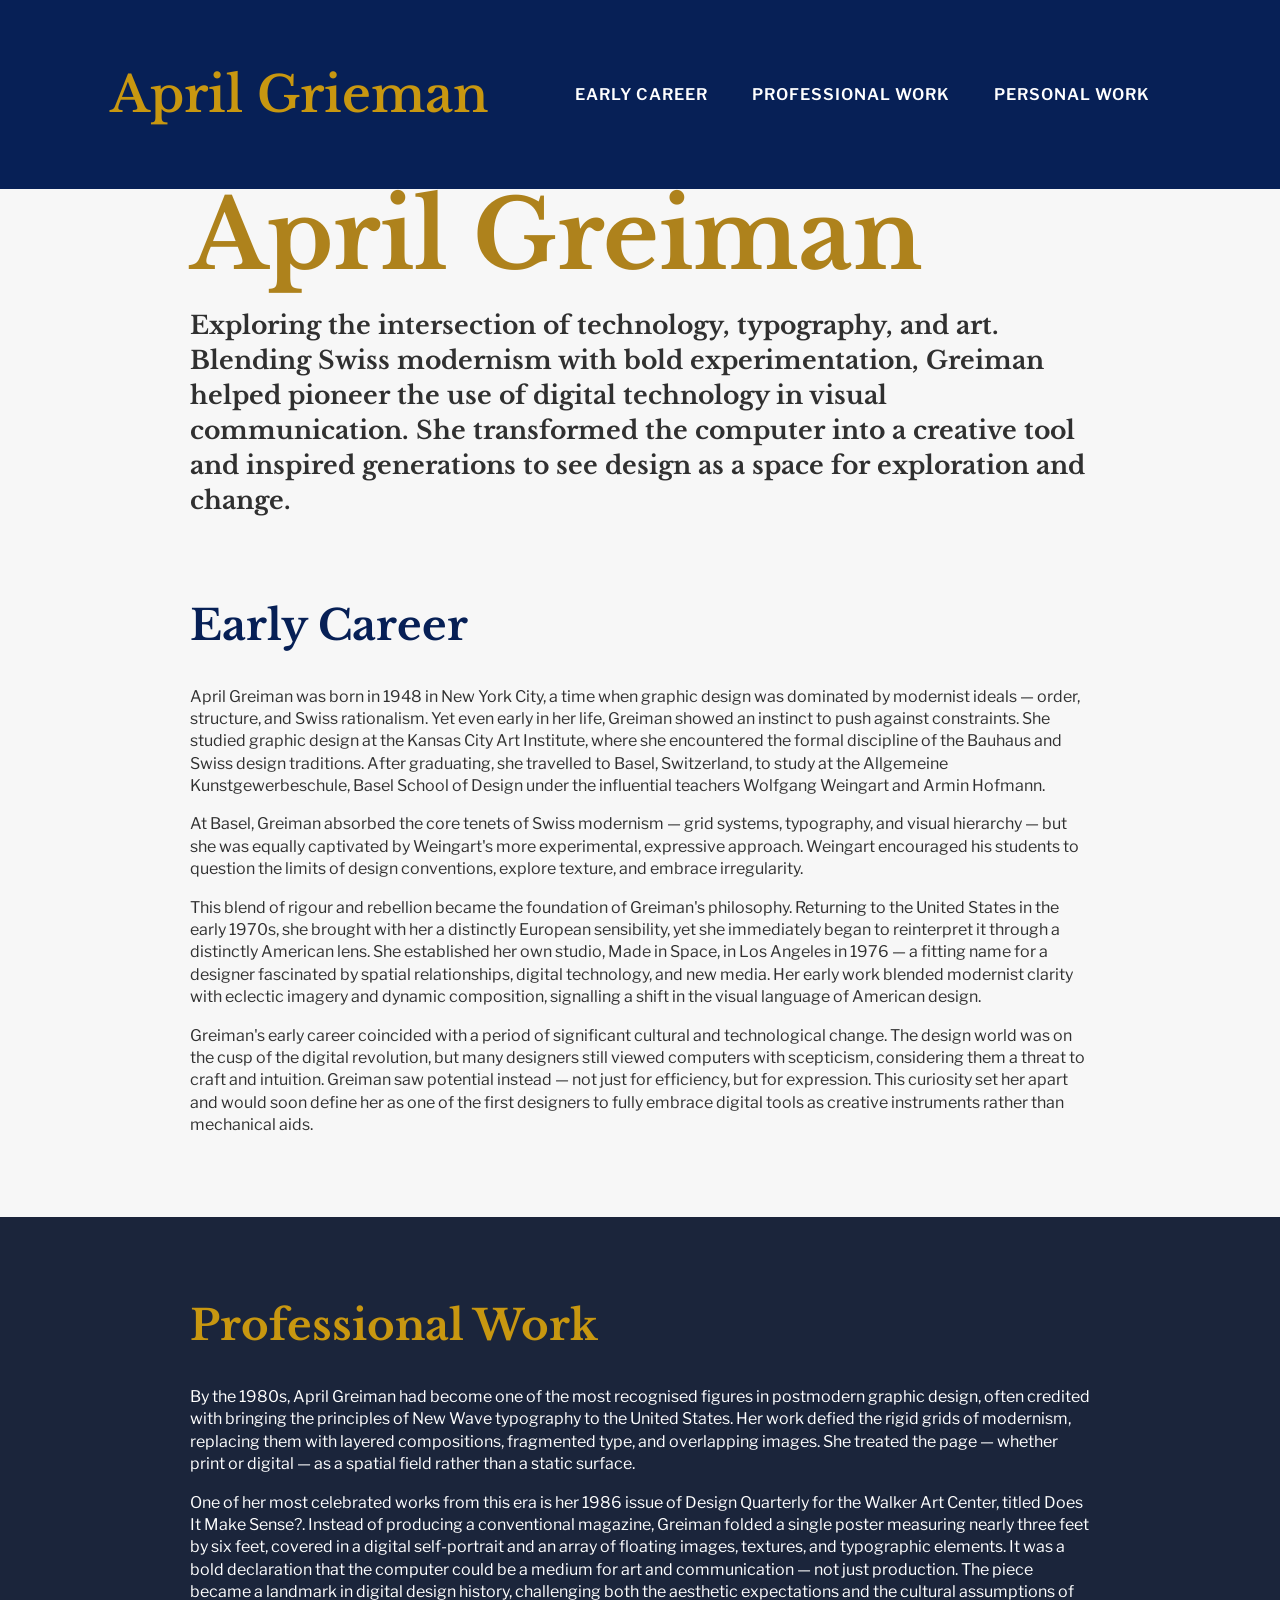
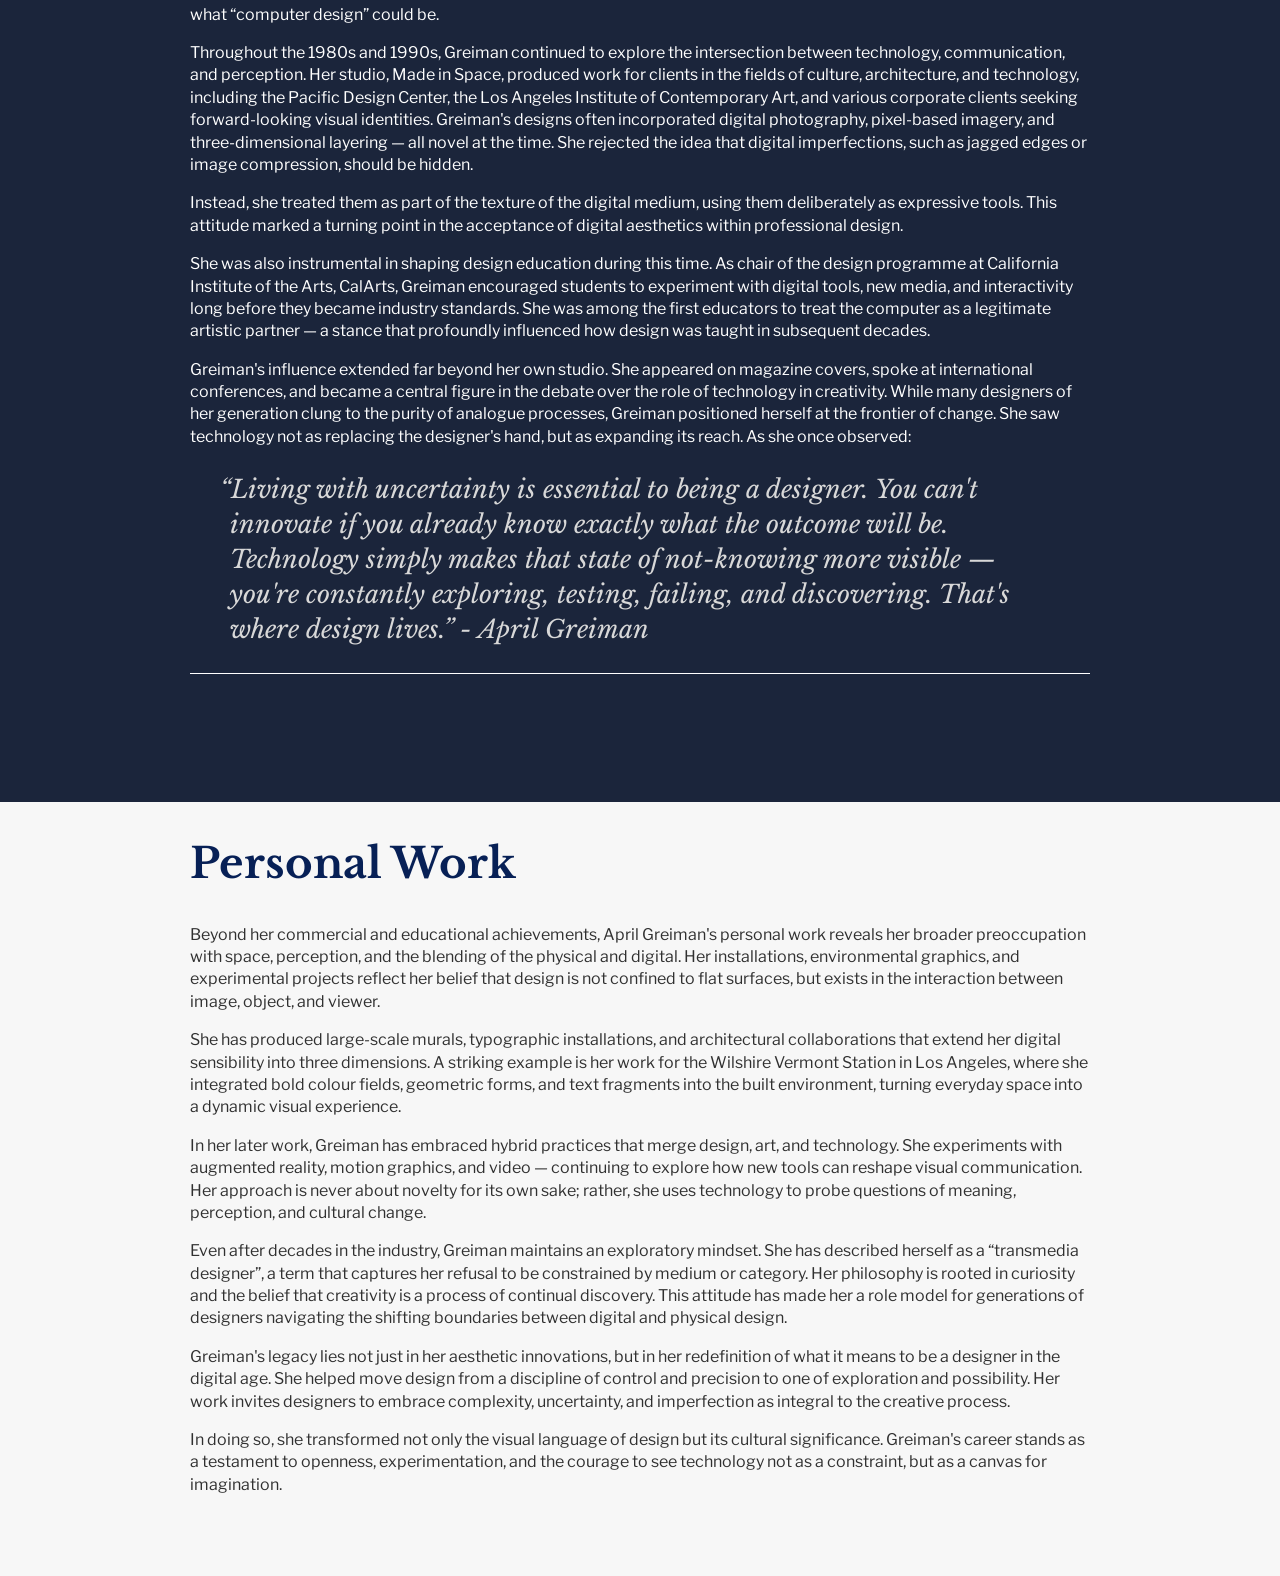
==== index_three.html @ 15de1e17 "Committing all files and previous indexes" ====
<!DOCTYPE html>
<html lang="en">
<head>
<meta charset="UTF-8">
<title>Women in Design</title>
    <!-- The line below links our CSS file to this HTML page -->
     <link href="css/reset.css" type="text/css" rel="stylesheet"/>
     <link href="css/style.css" type="text/css" rel="stylesheet"/>

    <!-- The line below links Google Fonts to this content -->
     <link rel="preconnect" href="https://fonts.googleapis.com">
     <link rel="preconnect" href="https://fonts.gstatic.com" crossorigin>
     <link href="https://fonts.googleapis.com/css2?family=Libre+Baskerville:ital,wght@0,400..700;1,400..700&family=Libre+Franklin:ital,wght@0,100..900;1,100..900&display=swap" rel="stylesheet">

</head>

<body>
    
    <div class="responsivenav">
    <div id="logo">
        <p>April Grieman</p>
    </div>
    
    <nav>
        <ul>
            <li><a href="#earlycareer">Early Career</a></li>
            <li><a href="#prowork">Professional Work</a></li>
            <li><a href="#personal">Personal Work</a></li>
        </ul>
    </nav>
    </div>

<header>
<h1>April Greiman</h1>

    <p><strong>Exploring the intersection of technology, typography, and art.
    Blending Swiss modernism with bold experimentation, Greiman helped
    pioneer the use of digital technology in visual communication. She
    transformed the computer into a creative tool and inspired generations to
    see design as a space for exploration and change.</strong></p>
</header>

<section>
<h2 id="earlycareer">Early Career</h2>

    <p>April Greiman was born in 1948 in New York City, a time when graphic design was
    dominated by modernist ideals — order, structure, and Swiss rationalism. Yet even
    early in her life, Greiman showed an instinct to push against constraints. She studied
    graphic design at the Kansas City Art Institute, where she encountered the formal
    discipline of the Bauhaus and Swiss design traditions. After graduating, she travelled
    to Basel, Switzerland, to study at the Allgemeine Kunstgewerbeschule, Basel School
    of Design under the influential teachers Wolfgang Weingart and Armin Hofmann.</p>

    <p>At Basel, Greiman absorbed the core tenets of Swiss modernism — grid systems,
    typography, and visual hierarchy — but she was equally captivated by Weingart's
    more experimental, expressive approach. Weingart encouraged his students to
    question the limits of design conventions, explore texture, and embrace irregularity.</p>

    <p>This blend of rigour and rebellion became the foundation of Greiman's philosophy.
    Returning to the United States in the early 1970s, she brought with her a distinctly
    European sensibility, yet she immediately began to reinterpret it through a distinctly
    American lens. She established her own studio, Made in Space, in Los Angeles in
    1976 — a fitting name for a designer fascinated by spatial relationships, digital
    technology, and new media. Her early work blended modernist clarity with eclectic
    imagery and dynamic composition, signalling a shift in the visual language of
    American design.</p>

    <p>Greiman's early career coincided with a period of significant cultural and
    technological change. The design world was on the cusp of the digital revolution, but
    many designers still viewed computers with scepticism, considering them a threat to
    craft and intuition. Greiman saw potential instead — not just for efficiency, but for
    expression. This curiosity set her apart and would soon define her as one of the first
    designers to fully embrace digital tools as creative instruments rather than
    mechanical aids.</p>

</section>

<div class="light">
<section>
<h2 id="prowork">Professional Work</h2>

    <p>By the 1980s, April Greiman had become one of the most recognised figures in
    postmodern graphic design, often credited with bringing the principles of New Wave
    typography to the United States. Her work defied the rigid grids of modernism,
    replacing them with layered compositions, fragmented type, and overlapping images.
    She treated the page — whether print or digital — as a spatial field rather than a
    static surface.</p>

    <p>One of her most celebrated works from this era is her 1986 issue of Design
    Quarterly for the Walker Art Center, titled Does It Make Sense?. Instead of
    producing a conventional magazine, Greiman folded a single poster measuring
    nearly three feet by six feet, covered in a digital self-portrait and an array of floating
    images, textures, and typographic elements. It was a bold declaration that the
    computer could be a medium for art and communication — not just production. The
    piece became a landmark in digital design history, challenging both the aesthetic
    expectations and the cultural assumptions of what “computer design” could be.</p>

    <p>Throughout the 1980s and 1990s, Greiman continued to explore the intersection
    between technology, communication, and perception. Her studio, Made in Space,
    produced work for clients in the fields of culture, architecture, and technology,
    including the Pacific Design Center, the Los Angeles Institute of Contemporary Art,
    and various corporate clients seeking forward-looking visual identities.
    Greiman's designs often incorporated digital photography, pixel-based imagery, and
    three-dimensional layering — all novel at the time. She rejected the idea that digital
    imperfections, such as jagged edges or image compression, should be hidden.</p>

    <p>Instead, she treated them as part of the texture of the digital medium, using them
    deliberately as expressive tools. This attitude marked a turning point in the
    acceptance of digital aesthetics within professional design.</p>

    <p>She was also instrumental in shaping design education during this time. As chair of
    the design programme at California Institute of the Arts, CalArts, Greiman
    encouraged students to experiment with digital tools, new media, and interactivity
    long before they became industry standards. She was among the first educators to
    treat the computer as a legitimate artistic partner — a stance that profoundly
    influenced how design was taught in subsequent decades.</p>

    <p>Greiman's influence extended far beyond her own studio. She appeared on
    magazine covers, spoke at international conferences, and became a central figure in
    the debate over the role of technology in creativity. While many designers of her
    generation clung to the purity of analogue processes, Greiman positioned herself at
    the frontier of change. She saw technology not as replacing the designer's hand, but
    as expanding its reach. As she once observed:</p>

        <blockquote>
        <p>“Living with uncertainty is essential to being a designer. You can't
        innovate if you already know exactly what the outcome will be.
        Technology simply makes that state of not-knowing more visible —
        you're constantly exploring, testing, failing, and discovering. That's
        where design lives.” - April Greiman</p>
        </blockquote>

<hr>
</section>
</div>

<section>
<h2 id="personal">Personal Work</h2>

    <p>Beyond her commercial and educational achievements, April Greiman's personal
    work reveals her broader preoccupation with space, perception, and the blending of
    the physical and digital. Her installations, environmental graphics, and experimental
    projects reflect her belief that design is not confined to flat surfaces, but exists in the
    interaction between image, object, and viewer.</p>

    <p>She has produced large-scale murals, typographic installations, and architectural
    collaborations that extend her digital sensibility into three dimensions. A striking 
    example is her work for the Wilshire Vermont Station in Los Angeles, where she
    integrated bold colour fields, geometric forms, and text fragments into the built
    environment, turning everyday space into a dynamic visual experience.</p>

    <p>In her later work, Greiman has embraced hybrid practices that merge design, art, and
    technology. She experiments with augmented reality, motion graphics, and video —
    continuing to explore how new tools can reshape visual communication. Her
    approach is never about novelty for its own sake; rather, she uses technology to
    probe questions of meaning, perception, and cultural change.</p>

    <p>Even after decades in the industry, Greiman maintains an exploratory mindset. She
    has described herself as a “transmedia designer”, a term that captures her refusal to
    be constrained by medium or category. Her philosophy is rooted in curiosity and the
    belief that creativity is a process of continual discovery. This attitude has made her a
    role model for generations of designers navigating the shifting boundaries between
    digital and physical design.</p>

    <p>Greiman's legacy lies not just in her aesthetic innovations, but in her redefinition of
    what it means to be a designer in the digital age. She helped move design from a
    discipline of control and precision to one of exploration and possibility. Her work
    invites designers to embrace complexity, uncertainty, and imperfection as integral to
    the creative process.</p>

    <p>In doing so, she transformed not only the visual language of design but its cultural
    significance. Greiman's career stands as a testament to openness, experimentation,
    and the courage to see technology not as a constraint, but as a canvas for
    imagination.</p>
</section>

</body>
</html>
---- css/style.css ----
body {
    background: #f7f7f7;
    color: #303030;
    font-family: "Libre Franklin", sans-serif;
}

section, header {
    width: 80%;
    max-width: 900px;
    margin: auto;
}

section, header {
    margin-bottom: 5rem;
}

header h1, h2, blockquote {
    font-family: "Libre Baskerville", serif;
    color: #072056;
}

header h1 {
    font-size: 5.96rem;
    line-height: 1;
    color: #AE821C;
    margin: 0 0 1rem 0;
}

h2 {
    font-size: 2.618rem;
}

p{
    line-height: 1.4;
}

header h2 {
    color: #303030;
    font-family: "Libre Franklin", sans-serif;
    font-weight: 500;
    font-style: oblique;
    margin-bottom: 4rem;
}

header p {
    font-size: 1.562rem;
    font-family: "Libre Baskerville", serif;
}

blockquote {
    color:#d8d8d8;
    font-style: italic;
    font-size: 1.562rem;
    hanging-punctuation: first;
    text-indent: -0.6rem;
}

.light {
    background: #1b253b;
    color: #ffffff;
    padding: 3rem;
}

.light h2 {
    color: #C89710;
}

footer {
    background: #0c111a;
    color: #f7f7f7;
    text-align: center;
    font-size: 1rem;
    padding: 2rem 0;
}

footer a {
    color:#f0b261;
}

footer a:hover {
    color:#61dbf0;
}

/*-- Styling links --*/
a {
    color: #AE821C;
    text-decoration: none;
    border-bottom: 2.5px dotted;
    font-weight: 600;
}

a:hover {
    color: rgb(0, 219, 190);
    transition: all 0.3s ease-in-out;
}

/*-- Navigation --*/
.responsivenav {
    background: #072056;
    padding: 10px;
    display: flex;
    justify-content: space-between;
    align-items: center;
}

#logo {
    font-size: 3.1rem;
    color: #C89710;
    font-family: 'Libre Baskerville', serif;
    font-weight: 600;
    padding-left: 100px;
}

nav {
    display: flex;
    margin: 1.5rem 0;
}

nav ul {
    text-align: right;
    text-transform: uppercase;
    letter-spacing: 1px;
    list-style-type: none;
    padding-right: 100px;
}

nav ul li {
    display: inline;
    margin: 10px;
}

nav a {
    border-bottom: none;
    color: #ffffff;
    padding: 10px;
}

nav a:hover {
    color: #f0b261;
    transition: all 0.3s ease-in-out;
}


/*-- Adding responsive elements to images --*/

.gridimage {
    display: grid;
    column-gap: 10px;
    grid-template-columns: repeat(auto-fill, minmax(300px, 1fr));
}

/*-- Adding media queries for different devices --*/

.fullwidthimage {
    width: 100%;
    height: 100%;
    display: block;
    padding-bottom: 2.8rem;
}

  .gridimage {
    row-gap: 10px;
    padding: 3.4rem 0 2rem 0;
  }
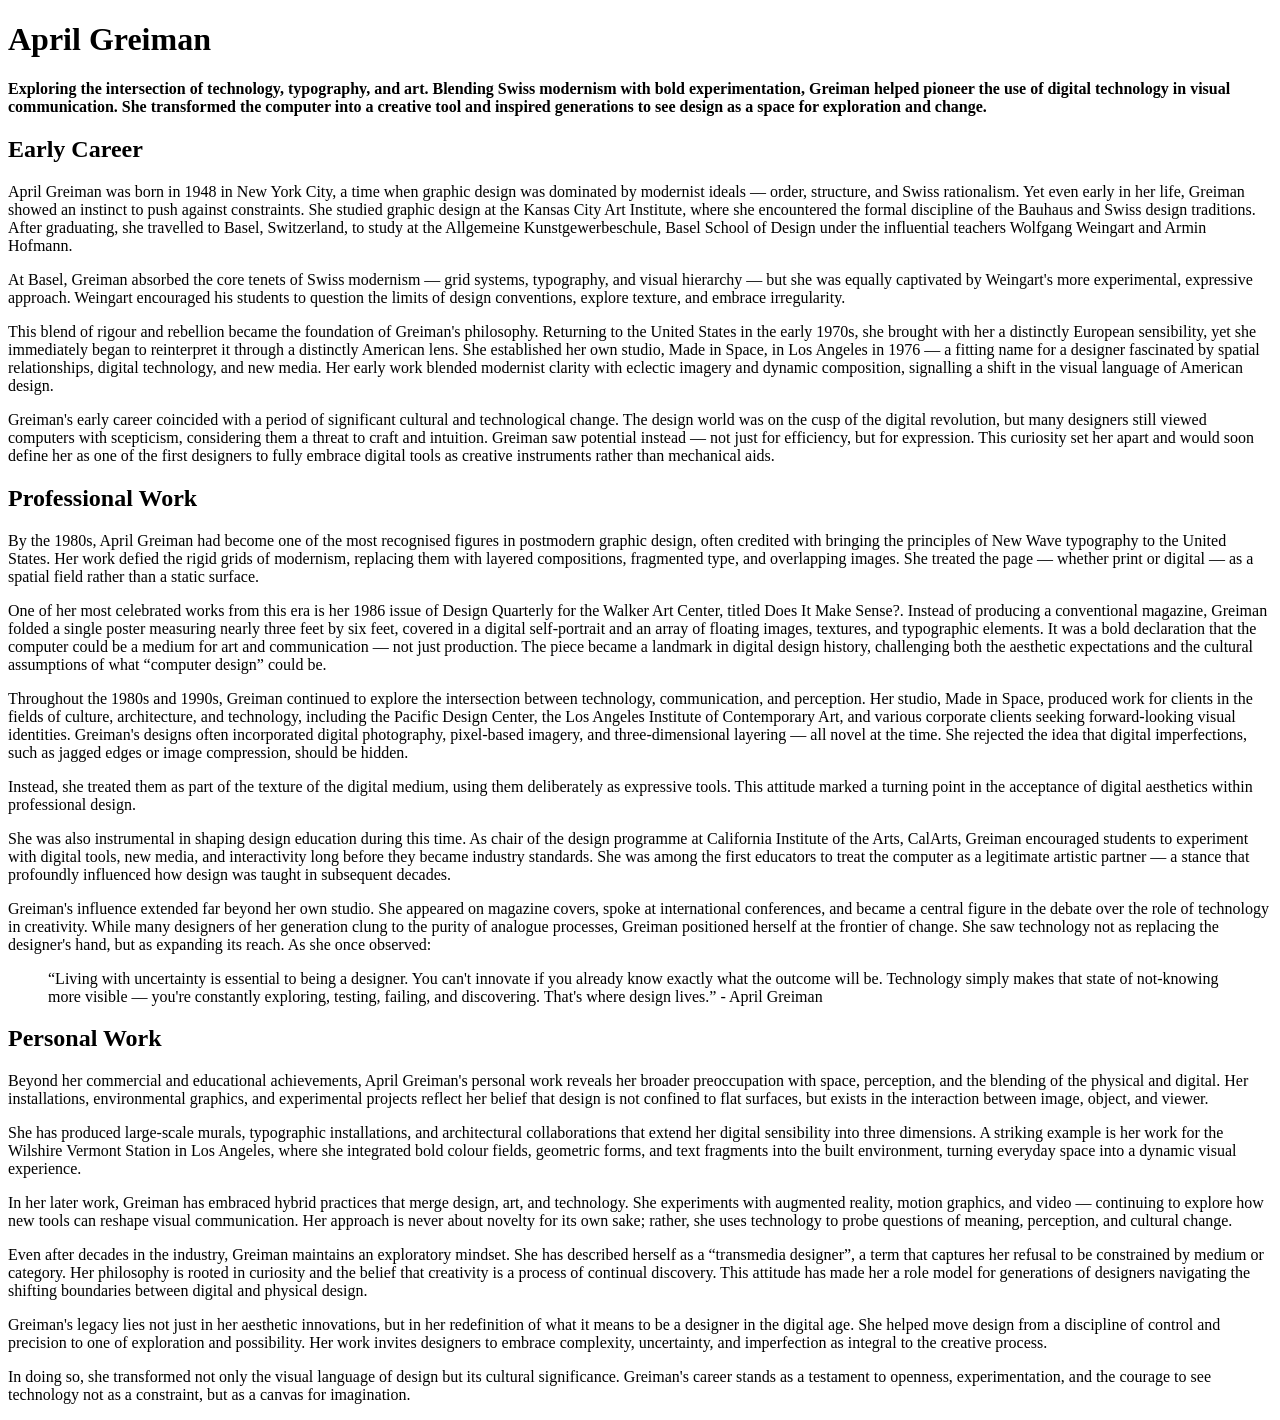
==== commit 28fe0e82: "Committing all versions" ====
--- a/index_three.html
+++ b/index_three.html
@@ -3,34 +3,13 @@
 <head>
 <meta charset="UTF-8">
 <title>Women in Design</title>
-    <!-- The line below links our CSS file to this HTML page -->
-     <link href="css/reset.css" type="text/css" rel="stylesheet"/>
-     <link href="css/style.css" type="text/css" rel="stylesheet"/>
-
-    <!-- The line below links Google Fonts to this content -->
-     <link rel="preconnect" href="https://fonts.googleapis.com">
-     <link rel="preconnect" href="https://fonts.gstatic.com" crossorigin>
-     <link href="https://fonts.googleapis.com/css2?family=Libre+Baskerville:ital,wght@0,400..700;1,400..700&family=Libre+Franklin:ital,wght@0,100..900;1,100..900&display=swap" rel="stylesheet">
-
 </head>
 
 <body>
     
-    <div class="responsivenav">
-    <div id="logo">
-        <p>April Grieman</p>
-    </div>
-    
-    <nav>
-        <ul>
-            <li><a href="#earlycareer">Early Career</a></li>
-            <li><a href="#prowork">Professional Work</a></li>
-            <li><a href="#personal">Personal Work</a></li>
-        </ul>
-    </nav>
-    </div>
 
-<header>
+
+
 <h1>April Greiman</h1>
 
     <p><strong>Exploring the intersection of technology, typography, and art.
@@ -38,10 +17,9 @@
     pioneer the use of digital technology in visual communication. She
     transformed the computer into a creative tool and inspired generations to
     see design as a space for exploration and change.</strong></p>
-</header>
 
-<section>
-<h2 id="earlycareer">Early Career</h2>
+
+<h2>Early Career</h2>
 
     <p>April Greiman was born in 1948 in New York City, a time when graphic design was
     dominated by modernist ideals — order, structure, and Swiss rationalism. Yet even
@@ -73,11 +51,10 @@
     designers to fully embrace digital tools as creative instruments rather than
     mechanical aids.</p>
 
-</section>
 
-<div class="light">
-<section>
-<h2 id="prowork">Professional Work</h2>
+
+
+<h2>Professional Work</h2>
 
     <p>By the 1980s, April Greiman had become one of the most recognised figures in
     postmodern graphic design, often credited with bringing the principles of New Wave
@@ -130,12 +107,8 @@
         where design lives.” - April Greiman</p>
         </blockquote>
 
-<hr>
-</section>
-</div>
 
-<section>
-<h2 id="personal">Personal Work</h2>
+<h2>Personal Work</h2>
 
     <p>Beyond her commercial and educational achievements, April Greiman's personal
     work reveals her broader preoccupation with space, perception, and the blending of
@@ -172,7 +145,7 @@
     significance. Greiman's career stands as a testament to openness, experimentation,
     and the courage to see technology not as a constraint, but as a canvas for
     imagination.</p>
-</section>
+
 
 </body>
 </html>
